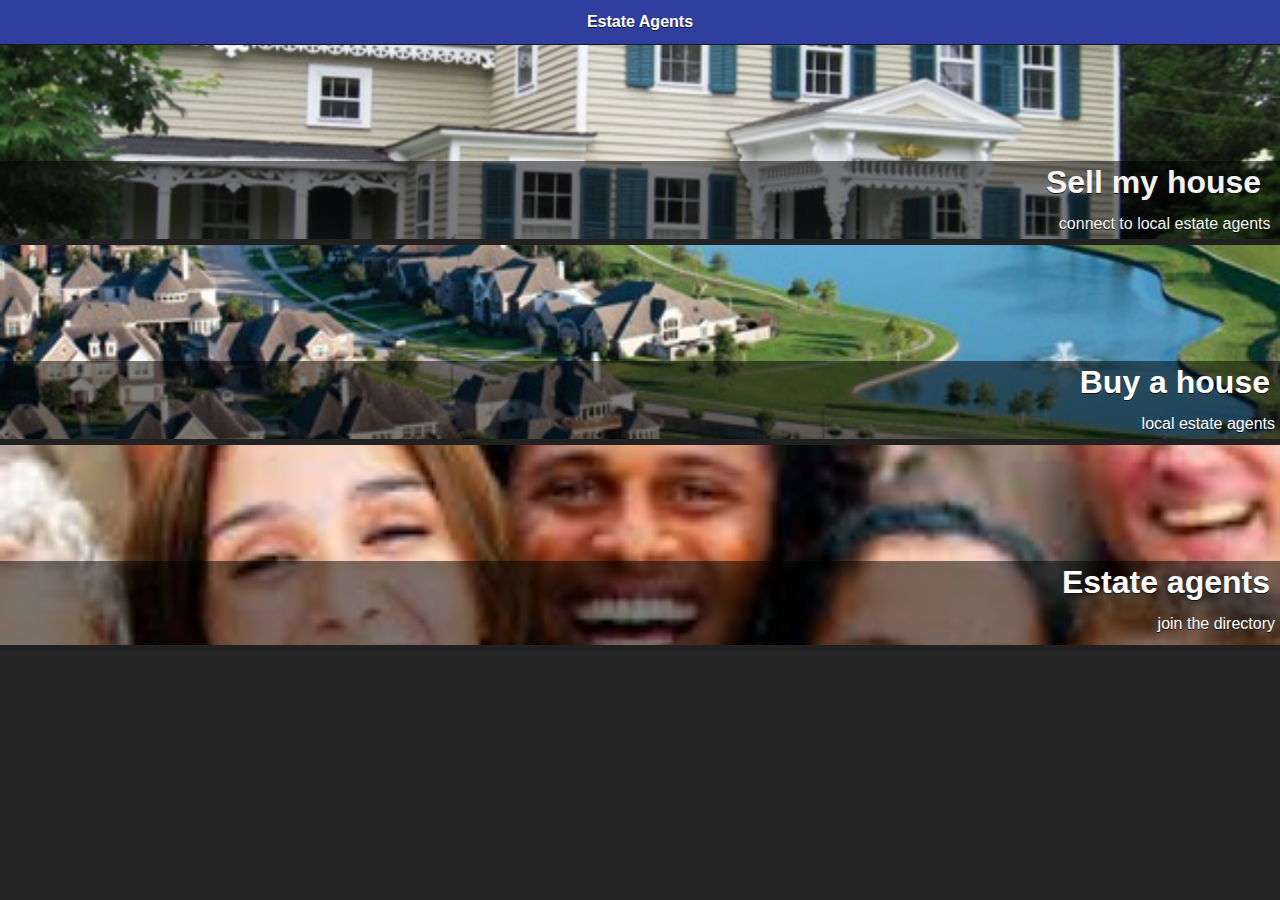
==== www/index.html @ 02561a5b "butn 3" ====
<!DOCTYPE html>
<!--
    Copyright (c) 2012-2014 Adobe Systems Incorporated. All rights reserved.

    Licensed to the Apache Software Foundation (ASF) under one
    or more contributor license agreements.  See the NOTICE file
    distributed with this work for additional information
    regarding copyright ownership.  The ASF licenses this file
    to you under the Apache License, Version 2.0 (the
    "License"); you may not use this file except in compliance
    with the License.  You may obtain a copy of the License at

    http://www.apache.org/licenses/LICENSE-2.0

    Unless required by applicable law or agreed to in writing,
    software distributed under the License is distributed on an
    "AS IS" BASIS, WITHOUT WARRANTIES OR CONDITIONS OF ANY
     KIND, either express or implied.  See thicense for the
    specific language governing permissions and limitations
    under the License.
-->
<html>

<head>
    <meta charset="utf-8" />
    <meta name="viewport" content="user-scalable=no, initial-scale=1, maximum-scale=1">

    <meta name="format-detection" content="telephone=no" />
    <meta name="msapplication-tap-highlight" content="no" />
    <link rel="stylesheet" href="css/ea2.css" />
    <link rel="stylesheet" href="js/jq/jquery.mobile-1.4.5.min.css" />

    <!-- WARNING: for iOS 7, remove the width=device-width and height=device-height attributes. See https://issues.apache.org/jira/browse/CB-4323 -->

    <script src="js/jq/jquery-1.11.3.min.js"></script>
    <script src="js/isotope.js"></script>

    <script type="text/javascript">
        ///app.initialize();
        //alert("ABout to run!");
        var $grid = {};
        $(document).ready(function () {
            //alert("yes it is running!");
            $grid = $('.grid');
            $grid.isotope({
                itemSelector: '.grid-item',
                masonry: {
                    columnWidth: '.grid-sizer'
                },
                percentPosition: true,
            });
            //alert("Ran!");
            $grid.isotope({
                filter: '.none'
            });
            setTimeout(function () {
                $grid.isotope({
                    filter: '.but3'
                });
            }, 200);
            $("#back").hide();




        });
    </script>



    <script src="js/jq/jquery.mobile-1.4.5.min.js"></script>
    <script src="cordova.js"></script>





    <script>
        $(function () {
            $("[data-role='navbar']").navbar();
            $("[data-role='header'], [data-role='footer']").toolbar();
        });
        // Update the contents of the toolbars
        $(document).on("pagecontainerchange", function () {

            // Each of the four pages in this demo has a data-title attribute
            // which value is equal to the text of the nav button
            // For example, on first page: <div data-role="page" data-title="Info">
            var current = $(".ui-page-active").jqmData("title");
            // Change the heading

            $("[data-role='header'] h1").text(current);
            // Remove active class from nav buttons
            //////$("[data-role='navbar'] a.ui-btn-active").removeClass("ui-btn-active");
            // Add active class to current nav button
            ///$("[data-role='navbar'] a").each(function () {
            ///    if ($(this).text() === current) {
            ///        $(this).addClass("ui-btn-active");
            ///    }
            ///});
            $grid.isotope('layout');
        });

        function sellMyHouse() {

            $grid.isotope({
                filter: '.square'
            });
            $("#back").show();
            $("[data-role='header'] h1").text("Sell");
            back = home;

        };


        function buyMyHouse() {

            $grid.isotope({
                filter: '.buy'
            });
            $("#back").show();
            $("[data-role='header'] h1").text("Buy");
            back = home;

        };


        function home() {

            $grid.isotope({
                filter: '.but3'
            });
            $("#back").show();
            $("[data-role='header'] h1").text("Estate Agents");
            back = home;
            $("#back").hide();

        };

        var back = home;

        function editMyHomeDetails() {
            window.location.href = "#bar";
            back = goback;
        }

        function goback() {
            //history.go(-1);
            back = home;
            $grid.isotope({
                filter: '.square'
            });
            history.go(-1);
        }



        $.mobile.orientationChangeEnabled = false;
        $('.but3').height($(window).height() / 3.2);
        $(window).on("orientationchange", function (event) {
            
            $('.but3').height($(window).height() / 3.2);
            $grid.isotope('layout');

        });


        function snapPhoto() {
            navigator.camera.getPicture(
                function (uri) {
                    var img = document.getElementById('camera_image1');
                    img.style.visibility = "visible";
                    img.style.display = "block";
                    img.src = uri;
                    //document.getElementById('camera_status').innerHTML = "Success";
                }, {
                    quality: 50,
                    allowEdit: true,
                    destinationType: navigator.camera.DestinationType.FILE_URI
                });

        }

        function uploadPhoto() {

        }
    </script>

</head>


<body>

    <div data-role="header" data-theme="b" data-position="fixed" data-tap-toggle="false" style="background:#303F9F;">
        <h1>Foo</h1>
        <a id="back" onClick="back();" class="back ui-nodisc-icon ui-btn ui-icon-carat-l ui-btn-icon-notext ui-corner-all">Home</a>
    </div>
    <!-- /header -->

    <!-- Start of first page -->
    <div data-role="page" id="foo" data-title="Estate Agents" data-theme="b">



        <div role="main" class="ui-contentXX ">
            <div class="grid">
                <div class="grid-sizer"></div>
                <div class="grid-item  grid-item--width100 but3 sellMyHouse" onClick="sellMyHouse();">
                    <div class="gray"></div><span class="txtblock"><h1>&nbsp;Sell&nbsp;my&nbsp;house&nbsp;</h1>&nbsp;connect to local estate agents&nbsp;</span></div>
                <div class="grid-item  grid-item--width100 but3 buyAHouse" onClick="buyMyHouse();">
                    <div class="gray"></div><span><h1>Buy&nbsp;a&nbsp;house</h1>local estate agents</span></div>
                <div class="grid-item  grid-item--width100 but3 estateAgents">
                    <div class="gray"></div><span><h1>Estate&nbsp;agents</h1>join the directory</span></div>
                <div class="grid-item square grid-item--width100" onClick="home();">
                    <h1>Sell my house</h1>
                </div>
                <div class="grid-item square" onClick="editMyHomeDetails()">
                    <p>Edit me</p>
                </div>
                <div class="grid-item square">Yo</div>
                <div class="grid-item square grid-item--width50"></div>
                <div class="grid-item square">Yo Yo</div>
                <div class="grid-item square">Dog</div>
                <div class="grid-item square">Cat</div>
                <div class="grid-item square grid-item--width75"></div>
                <div class="grid-item square"></div>
                <div class="grid-item square"></div>
                <div class="grid-item square"></div>
                <div class="grid-item square"></div>
                <div class="grid-item square"></div>
                <div class="grid-item square"></div>
                <div class="grid-item square grid-item--width100"></div>
                <div class="grid-item square"></div>
                <div class="grid-item square"></div>
                <div class="grid-item square"></div>
                <div class="grid-item square"></div>
                <div class="grid-item square"></div>
                <div class="grid-item square"></div>
                <div class="grid-item square"></div>
                <div class="grid-item square"></div>
                <div class="grid-item square"></div>
                <div class="grid-item square"></div>
                <div class="grid-item square"></div>
                <div class="grid-item square"></div>
                <div class="grid-item square"></div>
                <div class="grid-item square"></div>
                <div class="grid-item square"></div>
                <div class="grid-item square"></div>
                <div class="grid-item square"></div>
                <div class="grid-item square"></div>


                <div class="grid-item buy grid-item--width100" onClick="home();">
                    <h1>Buy my house</h1>
                </div>
                <div class="grid-item buy">
                    <p><a href="#bar">to bar</a></p>
                </div>
                <div class="grid-item buy">Yo</div>
                <div class="grid-item buy grid-item--width50"></div>
                <div class="grid-item buy">Yo Yo</div>
                <div class="grid-item buy">Dog</div>
                <div class="grid-item buy">Cat</div>
                <div class="grid-item buy grid-item--width75"></div>
                <div class="grid-item buy"></div>
                <div class="grid-item buy"></div>
                <div class="grid-item buy"></div>
                <div class="grid-item buy"></div>
                <div class="grid-item buy"></div>
                <div class="grid-item buy"></div>
                <div class="grid-item buy grid-item--width100"></div>
                <div class="grid-item buy"></div>
                <div class="grid-item buy"></div>
                <div class="grid-item buy"></div>
                <div class="grid-item buy"></div>
                <div class="grid-item buy"></div>
                <div class="grid-item buy"></div>
                <div class="grid-item buy"></div>
                <div class="grid-item buy"></div>


            </div>
        </div>
        <!-- /content -->


    </div>
    <!-- /page -->

    <!-- Start of second page -->
    <div data-role="page" id="bar" data-title="Sell my house" data-theme="b">



        <div role="main" class="ui-content">
            <p>I'm the second in the source order so I'm hidden when the page loads. I'm just shown if a link that references my id is beeing clicked.</p>

            <div class="ui-field-contain">
                <label for="textinput-4">Post Code:</label>
                <input type="text" name="textinput-4" id="textinput-4" placeholder="" value="">
            </div>

            <div class="ui-field-contain">
                <label for="bedrooms">Type of house:</label>
                <select name="select-native-1" id="houseType" data-native-menu="false">
                    <option value="1">Detached</option>
                    <option value="2">Bungalow</option>
                    <option value="3">Semi Detached</option>
                    <option value="4">Terraced</option>
                    <option value="5">Flat</option>
                </select>
            </div>

            <div class="ui-field-contain">
                <label for="bedrooms">Number of beedrooms:</label>
                <select name="select-native-1" id="bedrooms" data-native-menu="false">
                    <option value="1">1</option>
                    <option value="2">2</option>
                    <option value="3">3</option>
                    <option value="4">4</option>
                    <option value="5">5</option>
                    <option value="6">6+</option>
                </select>
            </div>

            <div class="ui-field-contain">
                <a href="#" onClick="snapPhoto()" class="ui-btn">Photo of my house</a>
            </div>

            <img id="camera_image1" />

        </div>
        <!-- /content -->


    </div>
    <!-- /page -->





    <!--<script type="text/javascript" src="js/index.js"></script> -->

</body>

</html>
---- www/css/ea2.css ----
* {
  -webkit-box-sizing: border-box;
  -moz-box-sizing: border-box;
  box-sizing: border-box;
}

body {
  font-family: sans-serif;
}

html {
  overflow-y: scroll;
}


/* ---- grid ---- */

.grid {
  /*: #3F51B5;*/
  /*max-width: 1200px;*/
}


/* clear fix */

.grid:after {
  content: '';
  display: block;
  clear: both;
}


/* ---- .grid-item ---- */


.grid-sizer {
  width: 33.33%;
}

.grid-item {

}

.square {
  height: 0;
  padding-bottom: 33.33%;
  width: 33.33%;
  float: left;
  background: #3F51B5;
  outline: 6px solid #333;
  outline-color: #212121;

}

.buy {
  height: 0;
  padding-bottom: 33.33%;
  width: 33.33%;
  float: left;
  background: #009688;
  outline: 6px solid #333;
  outline-color: #212121;

}


.but3 {
  height: 200px;
  background: #3F51B5;
  outline: 6px solid #333;
  outline-color: #212121;
  text-align: center;
}

.but3 * {
position: absolute;
bottom: 10px;
right: 5px;
}

.sellMyHouse {
    background-image: url("../img/Gingerbread.jpg");
    background-repeat: no-repeat;
    background-position: center;
    color: #FFF;
    background-size: 100%, cover;
}

.buyAHouse {
    background-image: url("../img/buyahouse.jpg");
    background-repeat: no-repeat;
    background-position: center;
    color: #FFF;
    background-size: 100%, cover;
}


.estateAgents {
    background-image: url("../img/estateagents.jpg");
    background-repeat: no-repeat;
    background-position: center;
    color: #FFF;
    background-size: 100%, cover;
}

.txtblock {
  colorXXX: #FFF; 
  opacity: 0.95;

}

.gray {
  background-color: #000;
  opacity: 0.5;
  left: 0px;
  bottom: 0px;
  top: 58%;
  right: 0px;
}



.grid-item--width50 {
  width: 66.66%;
  padding-bottom: 66.66%;
}

.grid-item--width75 {
  width: 100%;
  padding-bottom: 100%;
}

.grid-item--width100 {
  width: 100%;
  
}
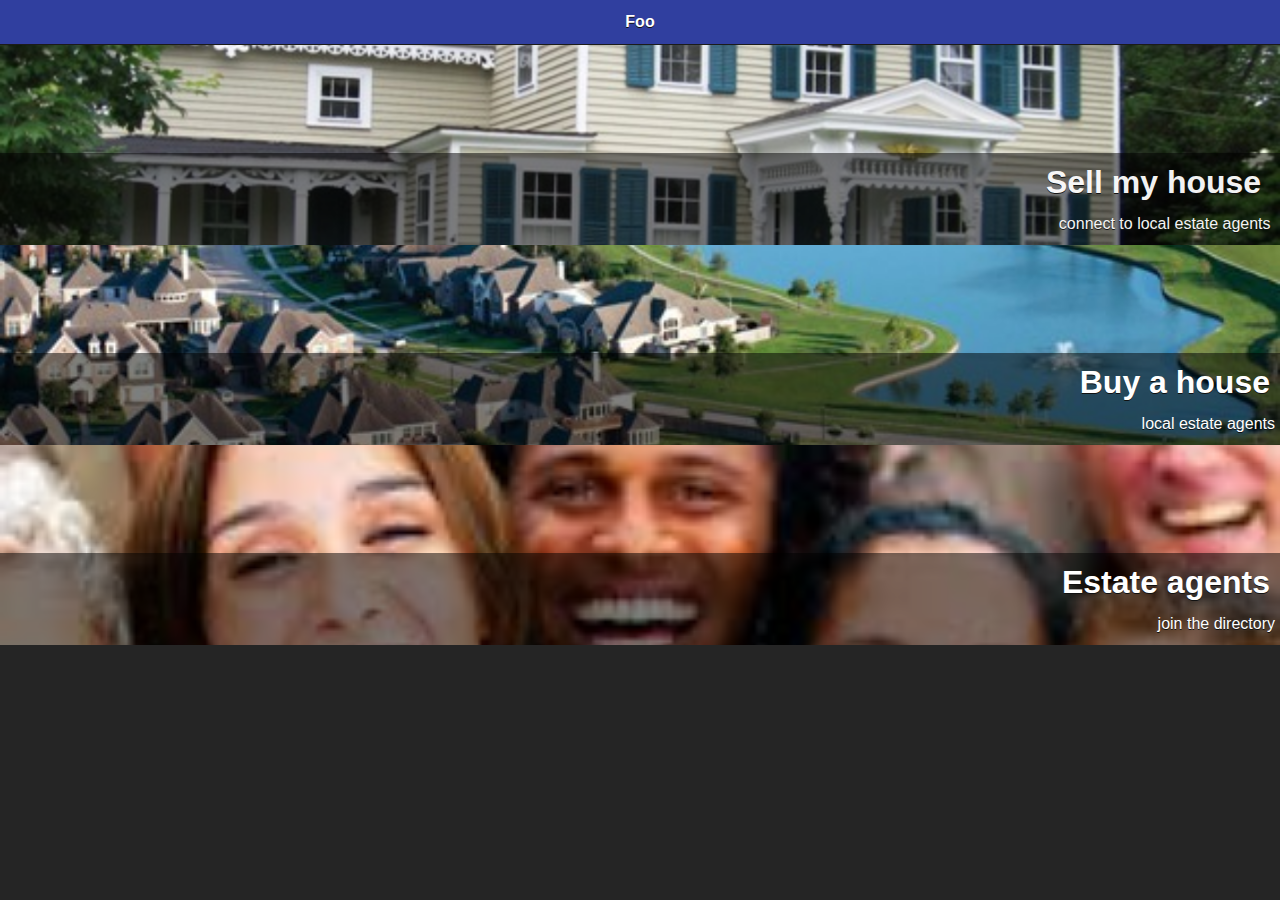
==== commit e28a2eeb: "3 streatc resize" ====
--- a/www/index.html
+++ b/www/index.html
@@ -24,7 +24,7 @@
 <head>
     <meta charset="utf-8" />
     <meta name="viewport" content="user-scalable=no, initial-scale=1, maximum-scale=1">
-
+    <meta name="apple-mobile-web-app-status-bar-style" content="black" />
     <meta name="format-detection" content="telephone=no" />
     <meta name="msapplication-tap-highlight" content="no" />
     <link rel="stylesheet" href="css/ea2.css" />
@@ -34,10 +34,12 @@
 
     <script src="js/jq/jquery-1.11.3.min.js"></script>
     <script src="js/isotope.js"></script>
+    <script src="js/jq/jquery.mobile-1.4.5.min.js"></script>
 
     <script type="text/javascript">
         ///app.initialize();
         //alert("ABout to run!");
+
         var $grid = {};
         $(document).ready(function () {
             //alert("yes it is running!");
@@ -59,131 +61,142 @@
                 });
             }, 200);
             $("#back").hide();
-
-
-
-
         });
     </script>
 
 
 
-    <script src="js/jq/jquery.mobile-1.4.5.min.js"></script>
     <script src="cordova.js"></script>
 
-
-
-
+<script>
+    $(document).on( "mobileinit", function() { console.log("mobileinit"); });
+    $(document).ready(function () {console.log("doc ready"); });
+</script>
 
     <script>
-        $(function () {
-            $("[data-role='navbar']").navbar();
-            $("[data-role='header'], [data-role='footer']").toolbar();
+        $(document).ready(function () {
+            console.log("nav script");
+                    $(function () {
+                    $("[data-role='navbar']").navbar();
+                    $("[data-role='header'], [data-role='footer']").toolbar();
+                });
+            $(document).on("pagecontainerchange", function () {
+
+
+                // Update the contents of the toolbars
+
+
+                // Each of the four pages in this demo has a data-title attribute
+                // which value is equal to the text of the nav button
+                // For example, on first page: <div data-role="page" data-title="Info">
+                var current = $(".ui-page-active").jqmData("title");
+                // Change the heading
+
+                $("[data-role='header'] h1").text(current);
+                // Remove active class from nav buttons
+                //////$("[data-role='navbar'] a.ui-btn-active").removeClass("ui-btn-active");
+                // Add active class to current nav button
+                ///$("[data-role='navbar'] a").each(function () {
+                ///    if ($(this).text() === current) {
+                ///        $(this).addClass("ui-btn-active");
+                ///    }
+                ///});
+                $grid.isotope('layout');
+            });
+
+            console.log("done titles");
         });
-        // Update the contents of the toolbars
-        $(document).on("pagecontainerchange", function () {
-
-            // Each of the four pages in this demo has a data-title attribute
-            // which value is equal to the text of the nav button
-            // For example, on first page: <div data-role="page" data-title="Info">
-            var current = $(".ui-page-active").jqmData("title");
-            // Change the heading
-
-            $("[data-role='header'] h1").text(current);
-            // Remove active class from nav buttons
-            //////$("[data-role='navbar'] a.ui-btn-active").removeClass("ui-btn-active");
-            // Add active class to current nav button
-            ///$("[data-role='navbar'] a").each(function () {
-            ///    if ($(this).text() === current) {
-            ///        $(this).addClass("ui-btn-active");
-            ///    }
-            ///});
-            $grid.isotope('layout');
-        });
-
-        function sellMyHouse() {
-
-            $grid.isotope({
-                filter: '.square'
+
+            function sellMyHouse() {
+                $grid.isotope({
+                    filter: '.square'
+                });
+                $("#back").show();
+                $("[data-role='header'] h1").text("Sell");
+                back = home;
+            };
+
+
+            function buyMyHouse() {
+                $grid.isotope({
+                    filter: '.buy'
+                });
+                $("#back").show();
+                $("[data-role='header'] h1").text("Buy");
+                back = home;
+            };
+
+
+            function home() {
+                $grid.isotope({
+                    filter: '.but3'
+                });
+                $("#back").show();
+                $("[data-role='header'] h1").text("Estate Agents");
+                back = home;
+                $("#back").hide();
+            }
+
+            var back = home;
+            function editMyHomeDetails() {
+                window.location.href = "#bar";
+                back = goback;
+            }
+
+            function goback() {
+                //history.go(-1);
+                back = home;
+                $grid.isotope({
+                    filter: '.square'
+                });
+                history.go(-1);
+            }
+
+$( window ).on( "resize", function( event ) {
+    $('.but3').height($(window).height() / 3.2);
+    $grid.isotope('layout');
+});
+$('.but3').height($(window).height() / 3.3);
+$grid.isotope('layout');
+
+            //$.mobile.orientationChangeEnabled = true;
+            //$('.but3').height($(window).height() / 3.2);
+            $(window).on("orientationchangeXX",function(event){
+                if(event.orientation == "portrait") {
+                    //alert("portrait");
+                    $('.but3').height($(window).height() / 3.2);
+                    $('.but3').width($(window).width());
+                } else {
+                    //alert("landscape");
+                    $('.but3').height($(window).height());
+                    $('.but3').width($(window).width()/3.2);
+                }
+                
+                console.log(event);
+                $('.but3').height($(window).height() / 3.2);
+                $grid.isotope('layout');
             });
-            $("#back").show();
-            $("[data-role='header'] h1").text("Sell");
-            back = home;
-
-        };
-
-
-        function buyMyHouse() {
-
-            $grid.isotope({
-                filter: '.buy'
-            });
-            $("#back").show();
-            $("[data-role='header'] h1").text("Buy");
-            back = home;
-
-        };
-
-
-        function home() {
-
-            $grid.isotope({
-                filter: '.but3'
-            });
-            $("#back").show();
-            $("[data-role='header'] h1").text("Estate Agents");
-            back = home;
-            $("#back").hide();
-
-        };
-
-        var back = home;
-
-        function editMyHomeDetails() {
-            window.location.href = "#bar";
-            back = goback;
-        }
-
-        function goback() {
-            //history.go(-1);
-            back = home;
-            $grid.isotope({
-                filter: '.square'
-            });
-            history.go(-1);
-        }
-
-
-
-        $.mobile.orientationChangeEnabled = false;
-        $('.but3').height($(window).height() / 3.2);
-        $(window).on("orientationchange", function (event) {
-            
-            $('.but3').height($(window).height() / 3.2);
-            $grid.isotope('layout');
-
-        });
-
-
-        function snapPhoto() {
-            navigator.camera.getPicture(
-                function (uri) {
-                    var img = document.getElementById('camera_image1');
-                    img.style.visibility = "visible";
-                    img.style.display = "block";
-                    img.src = uri;
-                    //document.getElementById('camera_status').innerHTML = "Success";
-                }, {
-                    quality: 50,
-                    allowEdit: true,
-                    destinationType: navigator.camera.DestinationType.FILE_URI
-                });
-
-        }
-
-        function uploadPhoto() {
-
-        }
+            //$( window ).orientationchange();
+
+
+            function snapPhoto() {
+                navigator.camera.getPicture(
+                    function (uri) {
+                        var img = document.getElementById('camera_image1');
+                        img.style.visibility = "visible";
+                        img.style.display = "block";
+                        img.src = uri;
+                        //document.getElementById('camera_status').innerHTML = "Success";
+                    }, {
+                        quality: 50,
+                        allowEdit: true,
+                        destinationType: navigator.camera.DestinationType.FILE_URI
+                    });
+            }
+
+            function uploadPhoto() {
+            }
+        
     </script>
 
 </head>
--- a/www/css/ea2.css
+++ b/www/css/ea2.css
@@ -47,8 +47,8 @@
   width: 33.33%;
   float: left;
   background: #3F51B5;
-  outline: 6px solid #333;
-  outline-color: #212121;
+  /*outline: 6px solid #333;
+  outline-color: #212121;*/
 
 }
 
@@ -58,8 +58,8 @@
   width: 33.33%;
   float: left;
   background: #009688;
-  outline: 6px solid #333;
-  outline-color: #212121;
+  /*outline: 6px solid #333;
+  outline-color: #212121;*/
 
 }
 
@@ -67,9 +67,9 @@
 .but3 {
   height: 200px;
   background: #3F51B5;
-  outline: 6px solid #333;
-  outline-color: #212121;
-  text-align: center;
+  /*outline: 6px solid #333;
+  color: #212121;
+  text-align: center;*/
 }
 
 .but3 * {
@@ -114,7 +114,7 @@
   opacity: 0.5;
   left: 0px;
   bottom: 0px;
-  top: 58%;
+  top: 54%;
   right: 0px;
 }
 
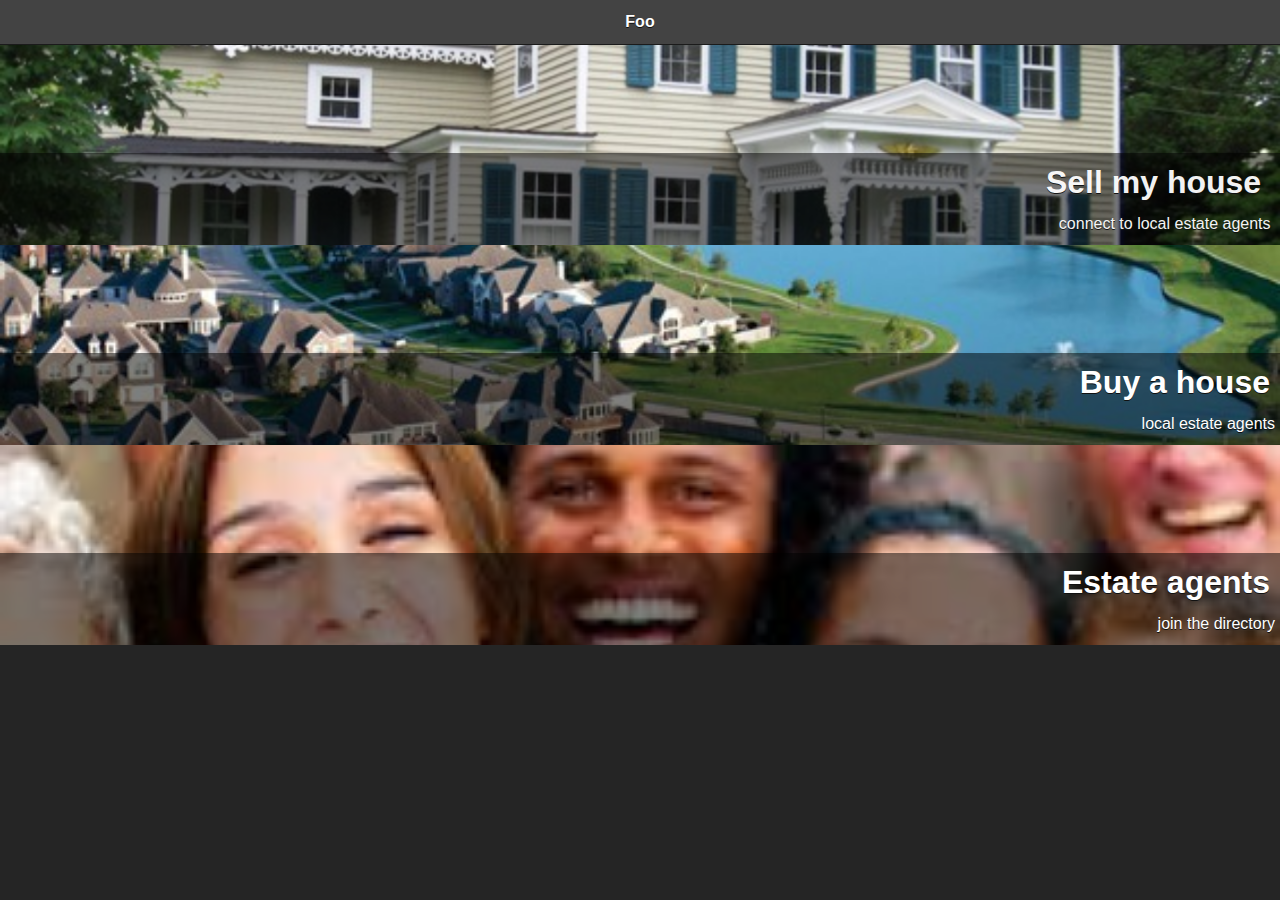
==== commit 4338f2f5: "title bar blackish" ====
--- a/www/index.html
+++ b/www/index.html
@@ -107,7 +107,9 @@
             console.log("done titles");
         });
 
-            function sellMyHouse() {
+            $(document).on("vclick", ".sellMyHouse",function(event){sellMyHouse(this,event);});
+            function sellMyHouse(button) {
+                console.log(button,event);
                 $grid.isotope({
                     filter: '.square'
                 });
@@ -116,7 +118,7 @@
                 back = home;
             };
 
-
+        $(document).on("vclick", ".buyAHouse",function(event){buyMyHouse(this,event);});
             function buyMyHouse() {
                 $grid.isotope({
                     filter: '.buy'
@@ -138,11 +140,15 @@
             }
 
             var back = home;
+            
             function editMyHomeDetails() {
                 window.location.href = "#bar";
                 back = goback;
             }
 
+
+
+            $(document).on("vclick", "#back",function(event){goback(this,event);});
             function goback() {
                 //history.go(-1);
                 back = home;
@@ -157,7 +163,7 @@
     $grid.isotope('layout');
 });
 $('.but3').height($(window).height() / 3.3);
-$grid.isotope('layout');
+//$grid.isotope('layout'); not run yet???
 
             //$.mobile.orientationChangeEnabled = true;
             //$('.but3').height($(window).height() / 3.2);
@@ -204,9 +210,9 @@
 
 <body>
 
-    <div data-role="header" data-theme="b" data-position="fixed" data-tap-toggle="false" style="background:#303F9F;">
+    <div data-role="header" data-theme="b" data-position="fixed" data-tap-toggle="false" style="background:#434343;">
         <h1>Foo</h1>
-        <a id="back" onClick="back();" class="back ui-nodisc-icon ui-btn ui-icon-carat-l ui-btn-icon-notext ui-corner-all">Home</a>
+        <a id="back" onXClick="back();" class="back ui-nodisc-icon ui-btn ui-icon-carat-l ui-btn-icon-notext ui-corner-all">Home</a>
     </div>
     <!-- /header -->
 
@@ -218,9 +224,9 @@
         <div role="main" class="ui-contentXX ">
             <div class="grid">
                 <div class="grid-sizer"></div>
-                <div class="grid-item  grid-item--width100 but3 sellMyHouse" onClick="sellMyHouse();">
+                <div id="SellButton" class="grid-item  grid-item--width100 but3 sellMyHouse" onnnClick="sellMyHouse(this);">
                     <div class="gray"></div><span class="txtblock"><h1>&nbsp;Sell&nbsp;my&nbsp;house&nbsp;</h1>&nbsp;connect to local estate agents&nbsp;</span></div>
-                <div class="grid-item  grid-item--width100 but3 buyAHouse" onClick="buyMyHouse();">
+                <div class="grid-item  grid-item--width100 but3 buyAHouse" onnnnClick="buyMyHouse();">
                     <div class="gray"></div><span><h1>Buy&nbsp;a&nbsp;house</h1>local estate agents</span></div>
                 <div class="grid-item  grid-item--width100 but3 estateAgents">
                     <div class="gray"></div><span><h1>Estate&nbsp;agents</h1>join the directory</span></div>
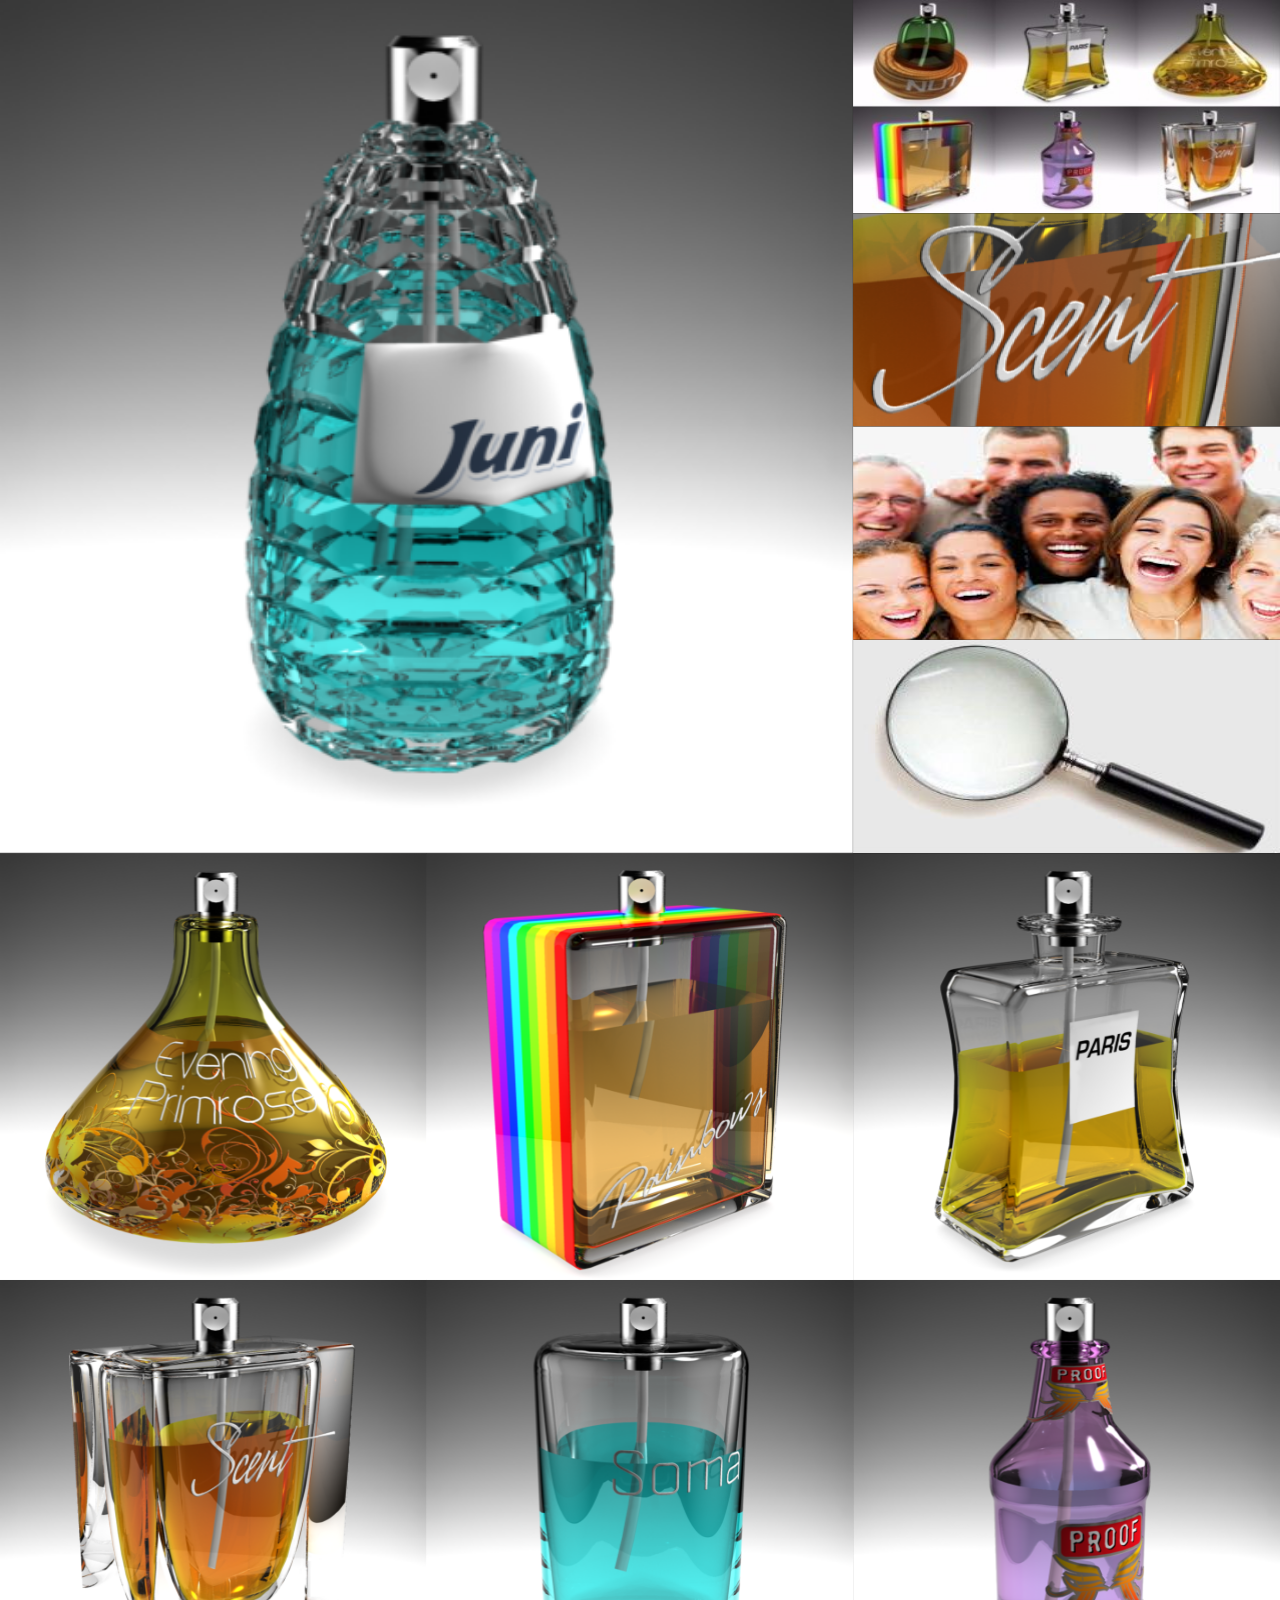
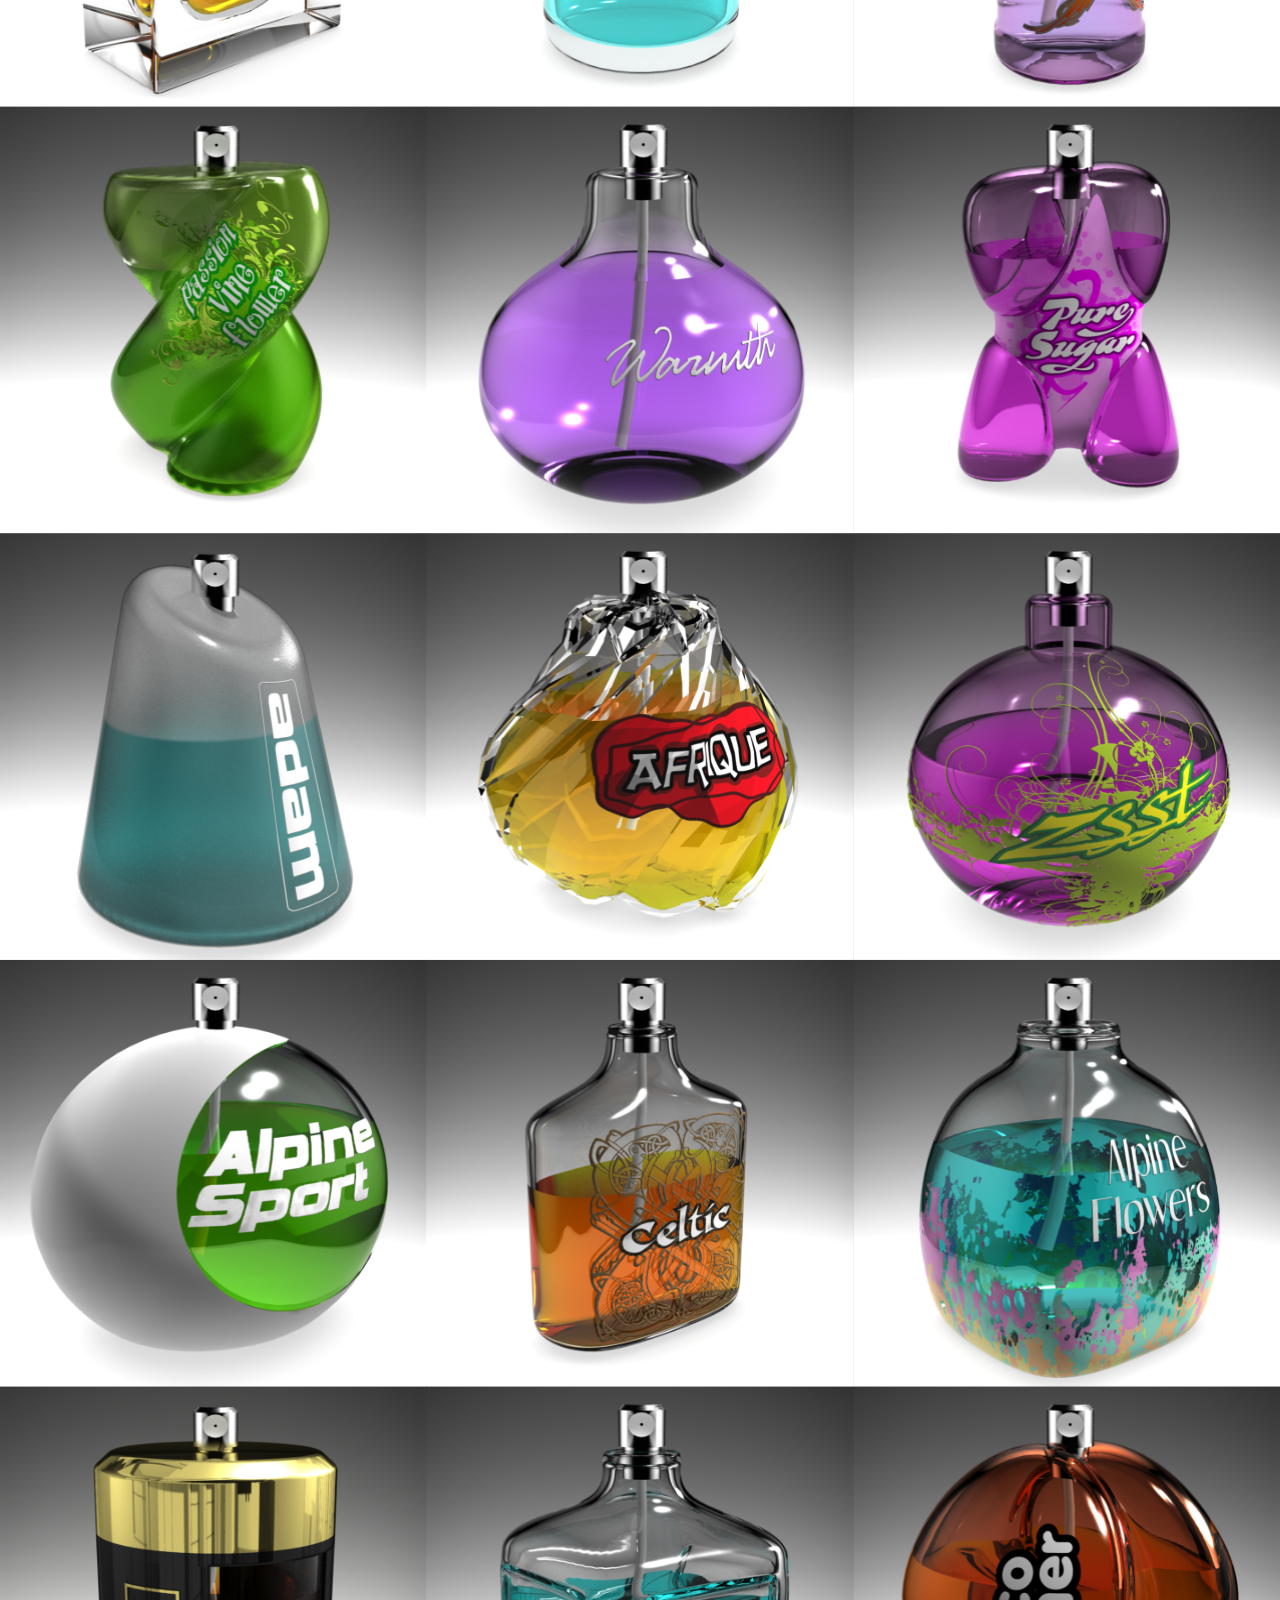
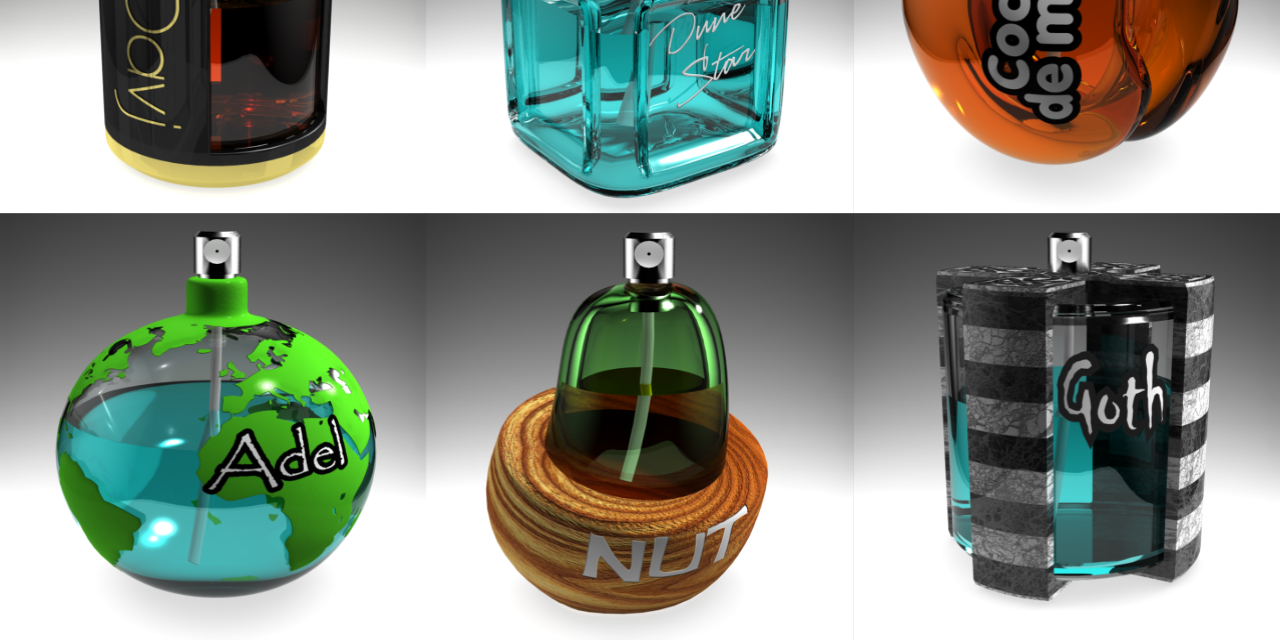
==== commit fe8e687d: "scents swaping" ====
--- a/www/index.html
+++ b/www/index.html
@@ -27,7 +27,7 @@
     <meta name="apple-mobile-web-app-status-bar-style" content="black" />
     <meta name="format-detection" content="telephone=no" />
     <meta name="msapplication-tap-highlight" content="no" />
-    <link rel="stylesheet" href="css/ea2.css" />
+    <link rel="stylesheet" href="css/csents.css" />
     <link rel="stylesheet" href="js/jq/jquery.mobile-1.4.5.min.css" />
 
     <!-- WARNING: for iOS 7, remove the width=device-width and height=device-height attributes. See https://issues.apache.org/jira/browse/CB-4323 -->
@@ -35,174 +35,126 @@
     <script src="js/jq/jquery-1.11.3.min.js"></script>
     <script src="js/isotope.js"></script>
     <script src="js/jq/jquery.mobile-1.4.5.min.js"></script>
+    <script src="js/bricks.js"></script>
 
     <script type="text/javascript">
         ///app.initialize();
         //alert("ABout to run!");
 
         var $grid = {};
+        var homePage = {
+            className: ".home",
+            type: "class",
+            title: "home"
+        };
+        var sellPage = {
+            className: ".square",
+            type: "class",
+            title: "Sell my house"
+        };
         $(document).ready(function () {
             //alert("yes it is running!");
-            $grid = $('.grid');
-            $grid.isotope({
-                itemSelector: '.grid-item',
-                masonry: {
-                    columnWidth: '.grid-sizer'
-                },
-                percentPosition: true,
-            });
-            //alert("Ran!");
-            $grid.isotope({
-                filter: '.none'
-            });
-            setTimeout(function () {
-                $grid.isotope({
-                    filter: '.but3'
-                });
-            }, 200);
-            $("#back").hide();
+            bricks.init({
+                isotope: ".grid",
+                item: ".grid-item",
+                sizer: ".grid-sizer",
+                back: "#back"
+            });
+            $(document).on("vclick", ".sellMyHouseClick", function (event) {
+                bricks.nav(sellPage);
+            });
+            $(document).on("vclick", "#back", function (event) {
+                bricks.goBack();
+            });
+            bricks.nav(homePage);
+
+
+
+            /*          
+                      $grid = $('.grid');
+                      $grid.isotope({
+                          itemSelector: '.grid-item',
+                          masonry: {
+                              columnWidth: '.grid-sizer'
+                          },
+                          percentPosition: true,
+                      });
+                      //alert("Ran!");
+                      $grid.isotope({
+                          filter: '.none'
+                      });
+                      setTimeout(function () {
+                          $grid.isotope({
+                              filter: '.but3'
+                          });
+                      }, 200);
+                      $("#back").hide();
+              */
+        });
+
+        /// out of the page ready function
+        function selScent(it) {
+            
+            console.log(it);
+            console.log(this);
+            // move the current scent down and the clicked one up and enlarge it
+            // update sort order of the large one
+            it.classList.remove("scent");
+            var oldbig = document.querySelector(".bigscent");
+            it.classList.add("bigscent");
+            oldbig.classList.remove("bigscent");
+            oldbig.classList.add("scent");
+            var indexNew = it.dataset.sorti;
+            var indexOld = oldbig.dataset.sorti;
+            oldbig.dataset.sorti = indexNew;
+            it.dataset.sorti = indexOld;
+            bricks.$isotope.isotope('updateSortData').isotope();
+            
+            
+
+
+            // update sort order of the small one
+            // re read and re-sort them all
+            bricks.$isotope.isotope({
+
+                sortBy: 'sorti'
+            });
+        }
+
+        function putback() {
+            bricks.$isotope.isotope({
+                sortBy: 'sorti'
+            });
+        }
+
+        function orig() {
+            bricks.$isotope.isotope({
+                sortBy: 'sorti',
+                sortAscending: true
+            });
+        }
+    </script>
+
+
+
+    <script src="cordova.js"></script>
+
+    <script>
+        $(document).on("mobileinit", function () {
+            console.log("mobileinit");
+        });
+        $(document).ready(function () {
+            console.log("doc ready");
         });
     </script>
 
-
-
-    <script src="cordova.js"></script>
-
-<script>
-    $(document).on( "mobileinit", function() { console.log("mobileinit"); });
-    $(document).ready(function () {console.log("doc ready"); });
-</script>
-
     <script>
         $(document).ready(function () {
-            console.log("nav script");
-                    $(function () {
-                    $("[data-role='navbar']").navbar();
-                    $("[data-role='header'], [data-role='footer']").toolbar();
-                });
-            $(document).on("pagecontainerchange", function () {
-
-
-                // Update the contents of the toolbars
-
-
-                // Each of the four pages in this demo has a data-title attribute
-                // which value is equal to the text of the nav button
-                // For example, on first page: <div data-role="page" data-title="Info">
-                var current = $(".ui-page-active").jqmData("title");
-                // Change the heading
-
-                $("[data-role='header'] h1").text(current);
-                // Remove active class from nav buttons
-                //////$("[data-role='navbar'] a.ui-btn-active").removeClass("ui-btn-active");
-                // Add active class to current nav button
-                ///$("[data-role='navbar'] a").each(function () {
-                ///    if ($(this).text() === current) {
-                ///        $(this).addClass("ui-btn-active");
-                ///    }
-                ///});
-                $grid.isotope('layout');
-            });
-
-            console.log("done titles");
+            $(function () {
+                $("[data-role='navbarX']").navbar();
+                $("[data-role='headerX'], [data-role='footer']").toolbar();
+            });
         });
-
-            $(document).on("vclick", ".sellMyHouse",function(event){sellMyHouse(this,event);});
-            function sellMyHouse(button) {
-                console.log(button,event);
-                $grid.isotope({
-                    filter: '.square'
-                });
-                $("#back").show();
-                $("[data-role='header'] h1").text("Sell");
-                back = home;
-            };
-
-        $(document).on("vclick", ".buyAHouse",function(event){buyMyHouse(this,event);});
-            function buyMyHouse() {
-                $grid.isotope({
-                    filter: '.buy'
-                });
-                $("#back").show();
-                $("[data-role='header'] h1").text("Buy");
-                back = home;
-            };
-
-
-            function home() {
-                $grid.isotope({
-                    filter: '.but3'
-                });
-                $("#back").show();
-                $("[data-role='header'] h1").text("Estate Agents");
-                back = home;
-                $("#back").hide();
-            }
-
-            var back = home;
-            
-            function editMyHomeDetails() {
-                window.location.href = "#bar";
-                back = goback;
-            }
-
-
-
-            $(document).on("vclick", "#back",function(event){goback(this,event);});
-            function goback() {
-                //history.go(-1);
-                back = home;
-                $grid.isotope({
-                    filter: '.square'
-                });
-                history.go(-1);
-            }
-
-$( window ).on( "resize", function( event ) {
-    $('.but3').height($(window).height() / 3.2);
-    $grid.isotope('layout');
-});
-$('.but3').height($(window).height() / 3.3);
-//$grid.isotope('layout'); not run yet???
-
-            //$.mobile.orientationChangeEnabled = true;
-            //$('.but3').height($(window).height() / 3.2);
-            $(window).on("orientationchangeXX",function(event){
-                if(event.orientation == "portrait") {
-                    //alert("portrait");
-                    $('.but3').height($(window).height() / 3.2);
-                    $('.but3').width($(window).width());
-                } else {
-                    //alert("landscape");
-                    $('.but3').height($(window).height());
-                    $('.but3').width($(window).width()/3.2);
-                }
-                
-                console.log(event);
-                $('.but3').height($(window).height() / 3.2);
-                $grid.isotope('layout');
-            });
-            //$( window ).orientationchange();
-
-
-            function snapPhoto() {
-                navigator.camera.getPicture(
-                    function (uri) {
-                        var img = document.getElementById('camera_image1');
-                        img.style.visibility = "visible";
-                        img.style.display = "block";
-                        img.src = uri;
-                        //document.getElementById('camera_status').innerHTML = "Success";
-                    }, {
-                        quality: 50,
-                        allowEdit: true,
-                        destinationType: navigator.camera.DestinationType.FILE_URI
-                    });
-            }
-
-            function uploadPhoto() {
-            }
-        
     </script>
 
 </head>
@@ -212,7 +164,7 @@
 
     <div data-role="header" data-theme="b" data-position="fixed" data-tap-toggle="false" style="background:#434343;">
         <h1>Foo</h1>
-        <a id="back" onXClick="back();" class="back ui-nodisc-icon ui-btn ui-icon-carat-l ui-btn-icon-notext ui-corner-all">Home</a>
+        <a href="#" id="back" onXClick="back();" class="ui-corner-all back ui-nodisc-icon ui-btn ui-icon-carat-l ui-btn-icon-notext ui-corner-all">back</a>
     </div>
     <!-- /header -->
 
@@ -224,24 +176,52 @@
         <div role="main" class="ui-contentXX ">
             <div class="grid">
                 <div class="grid-sizer"></div>
-                <div id="SellButton" class="grid-item  grid-item--width100 but3 sellMyHouse" onnnClick="sellMyHouse(this);">
+                <img data-sorti="aa" class="grid-item home bigscent" src="scentimg/master pngs/Juni_900x1012-tga.png"></img>
+
+                <img data-sorti="ab" class="grid-item home sidemenu" src="scentimg/scentpicker.jpg"></img>
+                <img data-sorti="ac" class="grid-item home sidemenu" src="scentimg/master pngs/Scent_Label-tga.png"></img>
+
+                <img data-sorti="ad" class="grid-item home sidemenu" src="img/estateagents.jpg"></img>
+
+                <img data-sorti="ae" class="grid-item home sidemenu" src="scentimg/Magnifying_Glass_Photo.jpg"></img>
+
+
+
+                <img data-sorti="ea" class="grid-item home scent" onclick="selScent(this);" src="scentimg/master pngs/Paris_900x1012-tga.png"></img>
+                <img data-sorti="eb" class="grid-item home scent" onclick="selScent(this);" src="scentimg/master pngs/Primrose_900x1012-tga.png"></img>
+                <img data-sorti="ec" class="grid-item home scent" onclick="selScent(this);" src="scentimg/master pngs/Rainbows_900x1012-tga.png"></img>
+                <img data-sorti="ed" class="grid-item home scent" src="scentimg/master pngs/Proof_900x1012-tga.png"></img>
+                <img data-sorti="ee" class="grid-item home scent" src="scentimg/master pngs/Scent_600x1012-tga.png"></img>
+                <img data-sorti="ef" class="grid-item home scent" src="scentimg/master pngs/Soma_900x1012-tga.png"></img>
+                <img data-sorti="eg" class="grid-item home scent" src="scentimg/master pngs/Sugar_900x1012-tga.png"></img>
+                <img data-sorti="eh" class="grid-item home scent" src="scentimg/master pngs/Vine_900x1012-tga.png"></img>
+                <img data-sorti="ei" class="grid-item home scent" src="scentimg/master pngs/Warmth_900x1012-tga.png"></img>
+                <img data-sorti="ej" class="grid-item home scent" src="scentimg/master pngs/Zsst_900x1012-tga.png"></img>
+                <img data-sorti="ek" class="grid-item home scent" src="scentimg/master pngs/Adam_900x1012-tga.png"></img>
+                <img data-sorti="el" class="grid-item home scent" src="scentimg/master pngs/Afrique_900x1012-tga.png"></img>
+                <img data-sorti="em" class="grid-item home scent" src="scentimg/master pngs/Alpine_Flowers_900x1012-tga.png"></img>
+                <img data-sorti="en" class="grid-item home scent" src="scentimg/master pngs/Alpine_Sport_900x1012-tga.png"></img>
+                <img data-sorti="eo" class="grid-item home scent" src="scentimg/master pngs/Celtic_900x1012-tga.png"></img>
+                <img data-sorti="ep" class="grid-item home scent" src="scentimg/master pngs/Coco_900x1012-tga.png"></img>
+                <img data-sorti="eq" class="grid-item home scent" src="scentimg/master pngs/Davj_900x1012-tga.png"></img>
+                <img data-sorti="er" class="grid-item home scent" src="scentimg/master pngs/Dune_900x1012-tga.png"></img>
+                <img data-sorti="es" class="grid-item home scent" src="scentimg/master pngs/Goth_900x1012-tga.png"></img>
+                <img data-sorti="et" class="grid-item home scent" src="scentimg/master pngs/Adel_900x1012-tga.png"></img>
+                <img data-sorti="eu" class="grid-item home scent" src="scentimg/master pngs/Nut_900x1012-tga.png"></img>
+
+                <div id="SellButton" class="grid-item  grid-item--width100 but3 sellMyHouse sellMyHouseClick" onnnClick="bricks.nav(sellPage);">
                     <div class="gray"></div><span class="txtblock"><h1>&nbsp;Sell&nbsp;my&nbsp;house&nbsp;</h1>&nbsp;connect to local estate agents&nbsp;</span></div>
                 <div class="grid-item  grid-item--width100 but3 buyAHouse" onnnnClick="buyMyHouse();">
                     <div class="gray"></div><span><h1>Buy&nbsp;a&nbsp;house</h1>local estate agents</span></div>
                 <div class="grid-item  grid-item--width100 but3 estateAgents">
                     <div class="gray"></div><span><h1>Estate&nbsp;agents</h1>join the directory</span></div>
-                <div class="grid-item square grid-item--width100" onClick="home();">
-                    <h1>Sell my house</h1>
+                <div class="grid-item  grid-item--width100 but3 estateAgents">
+                    <div class="gray"></div><span><h1>About&nbsp;app</h1>why what and where</span></div>
+
+                <div class="sellMyHouse grid-item square grid-item--width100" onClick="xbricks.nav(homePage)">
+                    <a href="#" onClick='bricks.nav({className:"#bar", type:"url",title:"Edit house details"});' class="icon  ui-btn ui-icon-edit ui-btn-icon-notext ui-corner-all">Edit</a>
                 </div>
-                <div class="grid-item square" onClick="editMyHomeDetails()">
-                    <p>Edit me</p>
-                </div>
-                <div class="grid-item square">Yo</div>
-                <div class="grid-item square grid-item--width50"></div>
-                <div class="grid-item square">Yo Yo</div>
-                <div class="grid-item square">Dog</div>
-                <div class="grid-item square">Cat</div>
-                <div class="grid-item square grid-item--width75"></div>
+                <div class="grid-item square"></div>
                 <div class="grid-item square"></div>
                 <div class="grid-item square"></div>
                 <div class="grid-item square"></div>
@@ -307,9 +287,7 @@
     <!-- /page -->
 
     <!-- Start of second page -->
-    <div data-role="page" id="bar" data-title="Sell my house" data-theme="b">
-
-
+    <div data-role="page" data-dialog="true" id="bar" data-title="Sell my house" data-theme="a">
 
         <div role="main" class="ui-content">
             <p>I'm the second in the source order so I'm hidden when the page loads. I'm just shown if a link that references my id is beeing clicked.</p>
--- a/www/css/csents.css
+++ b/www/css/csents.css
@@ -0,0 +1,192 @@
+ * {
+  -webkit-box-sizing: border-box;
+  -moz-box-sizing: border-box;
+  box-sizing: border-box;
+}
+
+body {
+  font-family: sans-serif;
+}
+
+html {
+  overflow-y: scroll;
+}
+
+
+/* ---- grid ---- */
+
+.grid {
+  /*: #3F51B5;*/
+  /*max-width: 1200px;*/
+}
+
+
+/* clear fix */
+
+.grid:after {
+  content: '';
+  display: block;
+  clear: both;
+}
+
+
+/* ---- .grid-item ---- */
+
+
+.grid-sizer {
+  width: 33.33%;
+}
+
+
+
+.square {
+  /*border: 5px;*/
+  height: 337.333;
+  /*padding-bottom: 33.33%;*/
+  width: 33.33%;
+  float: left;
+  background: #3F51B5;
+  /*padding: 10px;*/
+  /*margin: 5px;*/
+  /*outline: 6px solid #333;
+  outline-color: #212121;*/
+  font-size: 4vw;
+  text-align: center;
+  vertical-align: middle;
+}
+
+.b1 {
+  background: #03A9F4;
+}
+
+.b2 {
+  background: #039BE5;
+}
+
+.b3 {
+  background: #0288D1;
+}
+
+.b4 {
+  background: #0277BD;
+}
+
+.b5 {
+  background: #01579B;
+}
+
+.icon {
+  float: right;
+}
+
+.grid-item {
+
+}
+
+
+.buy {
+  height: 0;
+  padding-bottom: 33.33%;
+  width: 33.33%;
+  float: left;
+  background: #009688;
+  /*outline: 6px solid #333;
+  outline-color: #212121;*/
+
+}
+
+
+.but3 {
+  /*height: 200px;*/
+  background: #3F51B5;
+  /*outline: 6px solid #333;
+  color: #212121;
+  text-align: center;*/
+}
+
+.but3 * {
+position: absolute;
+bottom: 10px;
+right: 5px;
+}
+
+.sellMyHouse {
+    background-image: url("../img/Gingerbread.jpg");
+    background-repeat: no-repeat;
+    background-position: center;
+    color: #FFF;
+    background-size: 100%, cover;
+}
+
+.sellMyHouseClick {
+
+}
+
+
+.buyAHouse {
+    background-image: url("../img/buyahouse.jpg");
+    background-repeat: no-repeat;
+    background-position: center;
+    color: #FFF;
+    background-size: 100%, cover;
+}
+
+
+.estateAgents {
+    background-image: url("../img/estateagents.jpg");
+    background-repeat: no-repeat;
+    background-position: center;
+    color: #FFF;
+    background-size: 100%, cover;
+}
+
+.txtblock {
+  colorXXX: #FFF; 
+  opacity: 0.95;
+
+}
+
+.gray {
+  background-color: #000;
+  opacity: 0.5;
+  left: 0px;
+  bottom: 0px;
+  top: 54%;
+  right: 0px;
+}
+
+
+
+.grid-item--width50 {
+  width: 40%;
+  padding-bottom: 60%;
+}
+
+.grid-item--width75 {
+  width: 100%;
+  padding-bottom: 100%;
+}
+
+.grid-item--width100 {
+  width: 100%;
+  
+}
+
+
+.bigscent {
+  width:66.66666667%;
+  height:66.6666667vw;
+  
+}
+
+.scent {
+  width:33.33333333%;
+  height:33.3333333vw;
+  
+}
+
+
+.sidemenu {
+  width:33.3333333%;
+  height: 16.6666667vw;
+}
